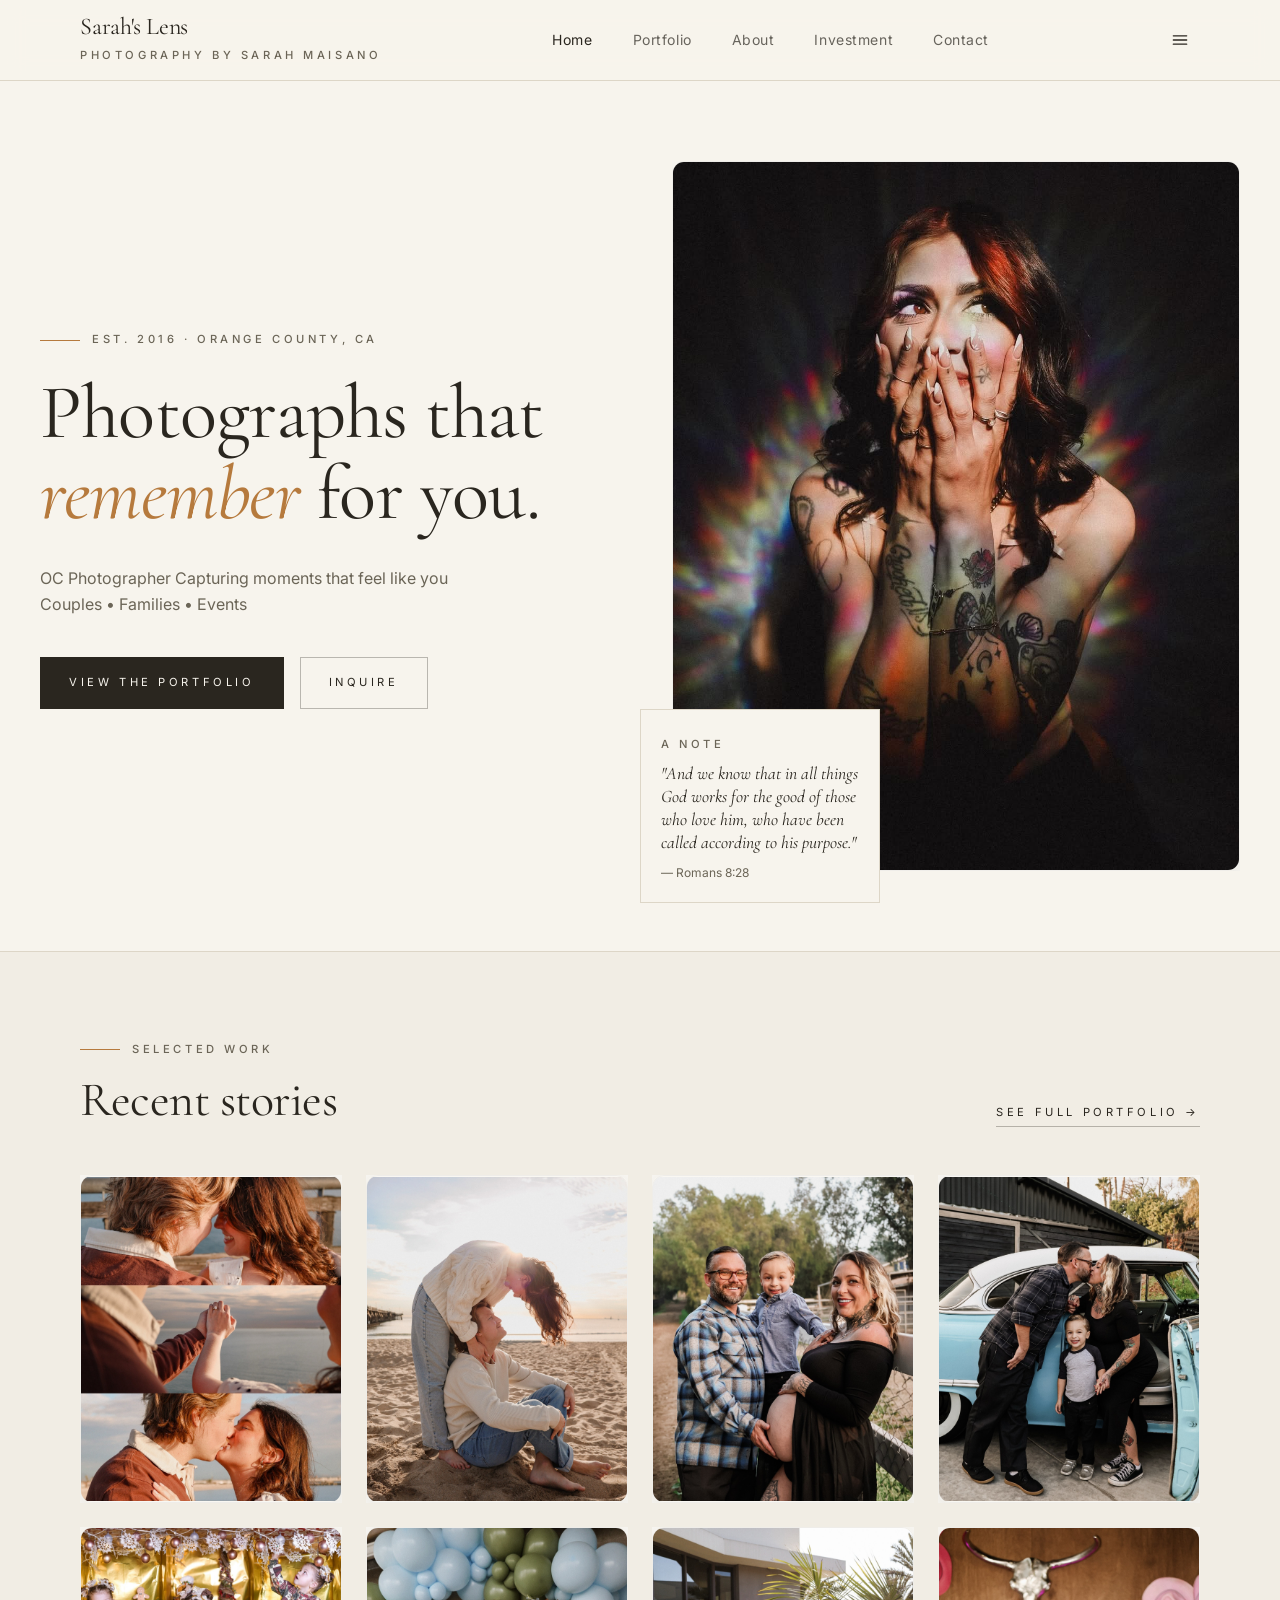
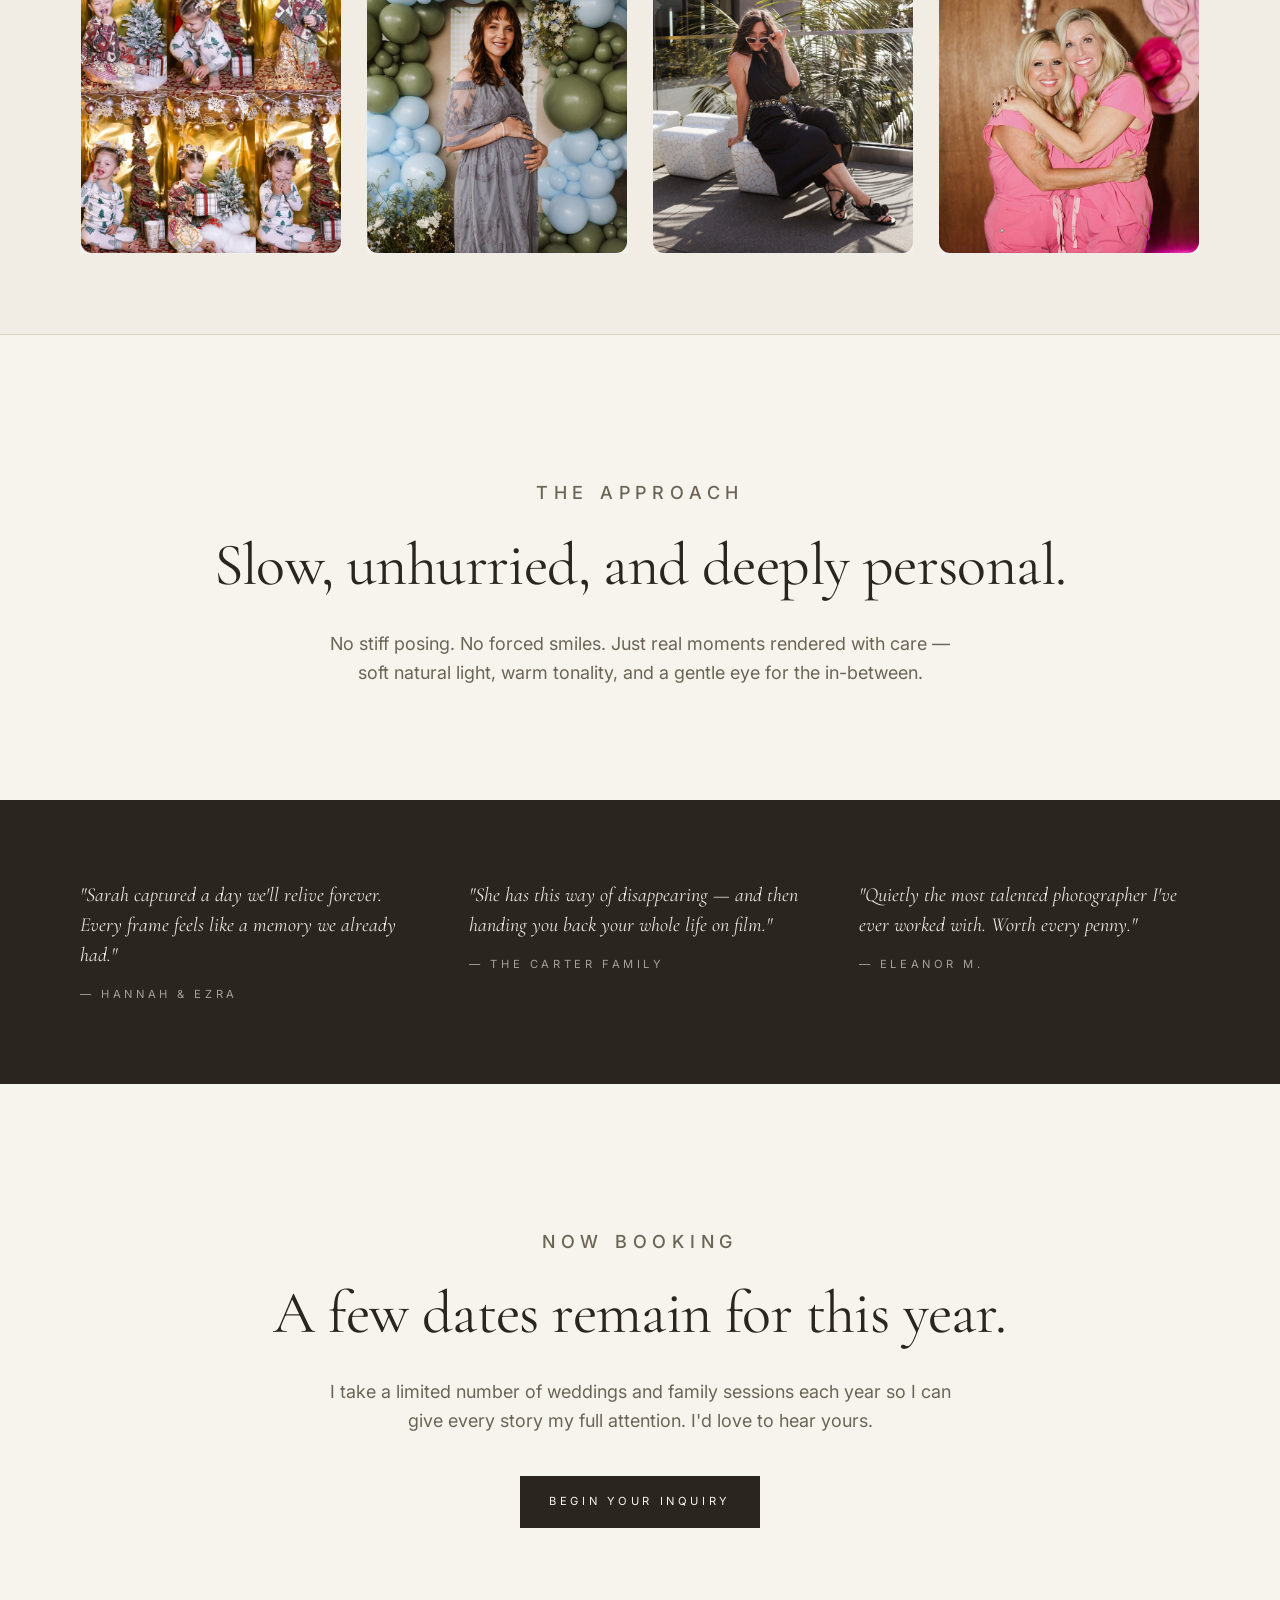
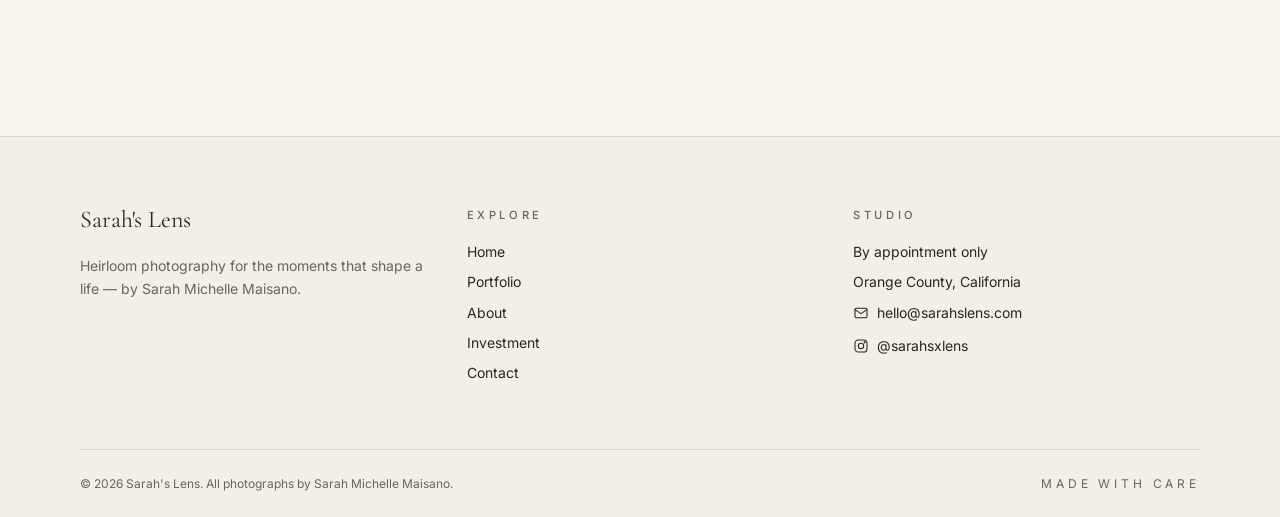
==== index.html @ c3d96ca9 "Add files via upload" ====
<!DOCTYPE html>
<html lang="en">
<head>
  <meta charset="utf-8">
  <meta name="viewport" content="width=device-width, initial-scale=1">
  <title>Sarah's Lens — Heirloom Photography by Sarah Michelle Maisano</title>
  <meta name="description" content="Quiet, timeless photography of weddings, families, and portraits — made by hand by Sarah Michelle Maisano in Orange County, California.">
  <meta name="author" content="Sarah Michelle Maisano">
  <meta property="og:title" content="Sarah's Lens — Heirloom Photography by Sarah Michelle Maisano">
  <meta property="og:description" content="Quiet, timeless photography of weddings, families, and portraits — made by hand by Sarah Michelle Maisano in Orange County, California.">
  <meta property="og:type" content="website">
  <meta name="twitter:card" content="summary_large_image">
  <meta property="og:image" content="assets/hero-portrait.jpg"><meta name="twitter:image" content="assets/hero-portrait.jpg">
  <link rel="preconnect" href="https://fonts.googleapis.com">
  <link rel="preconnect" href="https://fonts.gstatic.com" crossorigin>
  <link rel="stylesheet" href="https://fonts.googleapis.com/css2?family=Cormorant+Garamond:ital,wght@0,400;0,500;0,600;1,400&family=Inter:wght@300;400;500;600&display=swap">
  <link rel="stylesheet" href="css/styles.css">
</head>
<body>
<header class="site-header">
  <div class="container inner">
    <a href="index.html" class="brand">
      <span class="name">Sarah's Lens</span>
      <span class="eyebrow sub">Photography by Sarah Maisano</span>
    </a>
    <nav class="nav-desktop" data-nav>
      <a href="index.html">Home</a>
      <a href="portfolio.html">Portfolio</a>
      <a href="about.html">About</a>
      <a href="services.html">Investment</a>
      <a href="contact.html">Contact</a>
    </nav>
    <button class="nav-toggle" data-nav-toggle aria-label="Toggle menu" aria-expanded="false">
      <svg class="icon-menu" width="20" height="20" viewBox="0 0 24 24" fill="none" stroke="currentColor" stroke-width="1.6" stroke-linecap="round"><path d="M4 7h16M4 12h16M4 17h16"/></svg><svg class="icon-close" style="display:none" width="20" height="20" viewBox="0 0 24 24" fill="none" stroke="currentColor" stroke-width="1.6" stroke-linecap="round"><path d="M6 6l12 12M18 6l-6.001 6L6 18"/></svg>
    </button>
  </div>
  <nav class="nav-mobile" data-nav-mobile>
    <a href="index.html">Home</a>
      <a href="portfolio.html">Portfolio</a>
      <a href="about.html">About</a>
      <a href="services.html">Investment</a>
      <a href="contact.html">Contact</a>
  </nav>
</header>
<main>

<section class="hero container">
  <div class="grid">
    <div>
      <p class="eyebrow"><span class="hairline"></span>Est. 2016 · Orange County, CA</p>
      <h1>Photographs that <em>remember</em> for you.</h1>
      <p class="lead">OC Photographer
        Capturing moments that feel like you 
        Couples • Families • Events
      </p>
      <div class="ctas">
        <a class="btn btn-primary" href="portfolio.html">View the portfolio</a>
        <a class="btn btn-outline" href="contact.html">Inquire</a>
      </div>
    </div>
    <div class="hero-image-wrap">
      <div class="img-frame">
        <img src="assets/hero-portrait.jpg" alt="Sarah Michelle Maisano with her camera" width="1280" height="1600">
      </div>
      <div class="hero-quote">
        <p class="eyebrow">A note</p>
        <p class="q">"And we know that in all things God works for the good of those who love him, who have been called according to his purpose."</p>
        <p class="a">— Romans 8:28</p>
      </div>
    </div>
  </div>
</section>

<section class="band band-muted">
  <div class="container">
    <div class="section-head">
      <div>
        <p class="eyebrow"><span class="hairline"></span>Selected work</p>
        <h2>Recent stories</h2>
      </div>
      <a class="link-arrow" href="portfolio.html">See full portfolio →</a>
    </div>
    <div class="feat-grid">
      
      <a class="feat-card" href="portfolio.html">
        <div class="photo"><img loading="lazy" src="assets/Portfoliopics/imgi_10_610880900_17979300410953386_1680396384912513976_n.jpg" alt="Photography" width="1080" height="1346"></div>
      </a>
      <a class="feat-card" href="portfolio.html">
        <div class="photo"><img loading="lazy" src="assets/Portfoliopics/imgi_11_590411081_17978962904953386_8413933051129318417_n.jpg" alt="Photography" width="1080" height="1346"></div>
      </a>
      <a class="feat-card" href="portfolio.html">
        <div class="photo"><img loading="lazy" src="assets/Portfoliopics/imgi_12_587804950_17977281929953386_5601778169363350403_n.jpg" alt="Photography" width="1080" height="1346"></div>
      </a>
      <a class="feat-card" href="portfolio.html">
        <div class="photo"><img loading="lazy" src="assets/Portfoliopics/imgi_13_599118221_17977178729953386_6054539085253142539_n.jpg" alt="Photography" width="1080" height="1346"></div>
      </a>
      <a class="feat-card" href="portfolio.html">
        <div class="photo"><img loading="lazy" src="assets/Portfoliopics/imgi_14_598643316_17976732224953386_4786313533869619160_n.jpg" alt="Photography" width="1080" height="1346"></div>
      </a>
      <a class="feat-card" href="portfolio.html">
        <div class="photo"><img loading="lazy" src="assets/Portfoliopics/imgi_15_582828493_17974050737953386_5858963616038145806_n.jpg" alt="Photography" width="1080" height="1346"></div>
      </a>
      <a class="feat-card" href="portfolio.html">
        <div class="photo"><img loading="lazy" src="assets/Portfoliopics/imgi_21_503990969_17956308800953386_1054447358836954452_n.jpg" alt="Photography" width="1080" height="1346"></div>
      </a>
      <a class="feat-card" href="portfolio.html">
        <div class="photo"><img loading="lazy" src="assets/Portfoliopics/imgi_17_572135627_17972330993953386_8668647474862433133_n.jpg" alt="Photography" width="1080" height="1346"></div>
      </a>
    </div>
  </div>
</section>

<section class="center-text">
  <p class="eyebrow">The approach</p>
  <h2>Slow, unhurried, and deeply personal.</h2>
  <p>No stiff posing. No forced smiles. Just real moments rendered with care — soft natural light, warm tonality, and a gentle eye for the in-between.</p>
</section>

<section class="band band-dark">
  <div class="container">
    <div class="testimonials">
      <blockquote><p class="q">"Sarah captured a day we'll relive forever. Every frame feels like a memory we already had."</p><footer>— Hannah & Ezra</footer></blockquote><blockquote><p class="q">"She has this way of disappearing — and then handing you back your whole life on film."</p><footer>— The Carter Family</footer></blockquote><blockquote><p class="q">"Quietly the most talented photographer I've ever worked with. Worth every penny."</p><footer>— Eleanor M.</footer></blockquote>
    </div>
  </div>
</section>

<section class="center-text">
  <p class="eyebrow">Now booking</p>
  <h2>A few dates remain for this year.</h2>
  <p>I take a limited number of weddings and family sessions each year so I can give every story my full attention. I'd love to hear yours.</p>
  <p style="margin-top:2.5rem"><a class="btn btn-primary" href="contact.html">Begin your inquiry</a></p>
</section>
</main>
<footer class="site-footer">
  <div class="container">
    <div class="footer-grid">
      <div>
        <div class="name">Sarah's Lens</div>
        <p class="tag">Heirloom photography for the moments that shape a life — by Sarah Michelle Maisano.</p>
      </div>
      <div>
        <div class="eyebrow col-title">Explore</div>
        <ul>
        <li><a href="index.html">Home</a></li>
        <li><a href="portfolio.html">Portfolio</a></li>
        <li><a href="about.html">About</a></li>
        <li><a href="services.html">Investment</a></li>
        <li><a href="contact.html">Contact</a></li>
        </ul>
      </div>
      <div>
        <div class="eyebrow col-title">Studio</div>
        <ul>
          <li>By appointment only</li>
          <li>Orange County, California</li>
          <li><a class="icon-row" href="mailto:hello@sarahslens.com"><svg class="ico" viewBox="0 0 24 24" fill="none" stroke="currentColor" stroke-width="1.6" stroke-linecap="round" stroke-linejoin="round"><rect x="3" y="5" width="18" height="14" rx="2"/><path d="m3 7 9 6 9-6"/></svg><span>hello@sarahslens.com</span></a></li>
          <li><a class="icon-row" href="https://www.instagram.com/sarahsxlens/" target="_blank" rel="noopener"><svg class="ico" viewBox="0 0 24 24" fill="none" stroke="currentColor" stroke-width="1.6" stroke-linecap="round" stroke-linejoin="round"><rect x="3" y="3" width="18" height="18" rx="5"/><circle cx="12" cy="12" r="4"/><circle cx="17.5" cy="6.5" r="0.8" fill="currentColor"/></svg><span>@sarahsxlens</span></a></li>
        </ul>
      </div>
    </div>
    <div class="legal">
      <div>© <span data-year></span> Sarah's Lens. All photographs by Sarah Michelle Maisano.</div>
      <div class="small">Made with care</div>
    </div>
  </div>
</footer>
<script src="js/main.js"></script>
</body>
</html>
---- css/styles.css ----
/* ============================================
   Sarah's Lens — Editorial photography stylesheet
   ============================================ */
:root {
  --background: #f7f4ed;
  --foreground: #2a261f;
  --muted: #ece7dc;
  --muted-foreground: #6b6557;
  --border: #ddd6c7;
  --card: #fbf9f3;
  --accent: #b67a3d;
  --accent-foreground: #ffffff;
  --primary: #2a261f;
  --primary-foreground: #f7f4ed;
  --font-serif: "Cormorant Garamond", Georgia, serif;
  --font-sans: "Inter", system-ui, -apple-system, sans-serif;
  --tracking-wider: 0.32em;
  --max-w: 1200px;
}

* { box-sizing: border-box; margin: 0; padding: 0; }
html { scroll-behavior: smooth; -webkit-text-size-adjust: 100%; }
body {
  font-family: var(--font-sans);
  background: var(--background);
  color: var(--foreground);
  line-height: 1.6;
  font-weight: 400;
  -webkit-font-smoothing: antialiased;
}
img { max-width: 100%; display: block; }
a { color: inherit; text-decoration: none; transition: color .25s ease; }
a:hover { color: var(--accent); }
button { font: inherit; cursor: pointer; border: 0; background: none; color: inherit; }

h1, h2, h3, h4 { font-family: var(--font-serif); font-weight: 400; letter-spacing: -0.01em; line-height: 1.1; }
em { color: var(--accent); font-style: italic; }

.container { max-width: var(--max-w); margin: 0 auto; padding: 0 1.5rem; }
@media (min-width: 1024px) { .container { padding: 0 2.5rem; } }

.eyebrow {
  text-transform: uppercase;
  letter-spacing: var(--tracking-wider);
  font-size: 0.7rem;
  font-weight: 500;
  color: var(--muted-foreground);
  display: inline-flex;
  align-items: center;
}
.hairline {
  display: inline-block;
  width: 2.5rem;
  height: 1px;
  background: var(--accent);
  margin-right: 0.75rem;
  vertical-align: middle;
}
.hairline.right { margin-right: 0; margin-left: 0.75rem; }

/* Buttons */
.btn {
  display: inline-flex;
  align-items: center;
  justify-content: center;
  padding: 1rem 1.75rem;
  font-size: 0.7rem;
  text-transform: uppercase;
  letter-spacing: var(--tracking-wider);
  border: 1px solid transparent;
  transition: background-color .25s ease, color .25s ease, border-color .25s ease;
}
.btn-primary { background: var(--foreground); color: var(--background); }
.btn-primary:hover { background: var(--accent); color: #fff; }
.btn-outline { border-color: rgba(42, 38, 31, 0.3); color: var(--foreground); }
.btn-outline:hover { border-color: var(--foreground); color: var(--foreground); }

/* Header */
.site-header {
  position: sticky; top: 0; z-index: 40;
  background: rgba(247, 244, 237, 0.85);
  backdrop-filter: saturate(180%) blur(12px);
  -webkit-backdrop-filter: saturate(180%) blur(12px);
  border-bottom: 1px solid var(--border);
}
.site-header .inner {
  display: flex; align-items: center; justify-content: space-between;
  height: 5rem;
}
.brand .name { font-family: var(--font-serif); font-size: 1.5rem; line-height: 1; letter-spacing: -0.01em; }
.brand .sub { display: block; margin-top: 0.35rem; }
.nav-desktop { display: none; gap: 2.5rem; align-items: center; }
.nav-desktop a {
  font-size: 0.875rem; letter-spacing: 0.04em;
  color: rgba(42, 38, 31, 0.7);
}
.nav-desktop a:hover, .nav-desktop a.active { color: var(--foreground); }
@media (min-width: 768px) { .nav-desktop { display: flex; } .nav-toggle { display: none; } }

.nav-toggle {
  width: 2.5rem; height: 2.5rem; display: inline-flex; align-items: center; justify-content: center;
}
.nav-mobile {
  display: none;
  border-top: 1px solid var(--border);
  background: var(--background);
}
.nav-mobile.open { display: block; }
.nav-mobile a {
  display: block; padding: 0.85rem 1.5rem; font-size: 1rem;
  color: rgba(42, 38, 31, 0.85);
  border-bottom: 1px solid var(--border);
}
.nav-mobile a:last-child { border-bottom: 0; }

/* Hero */
.hero { padding: 3rem 0 5rem; }
.hero .grid {
  display: grid; gap: 2.5rem; align-items: center;
}
@media (min-width: 1024px) {
  .hero { padding: 5rem 0; }
  .hero .grid { grid-template-columns: 1fr 1fr; gap: 4rem; }
}
.hero h1 {
  font-size: clamp(3rem, 6vw, 5rem);
  margin-top: 1.5rem;
  line-height: 1.05;
}
.hero p.lead {
  margin-top: 2rem; max-width: 28rem;
  color: var(--muted-foreground); font-size: 1rem;
}
.hero .ctas { margin-top: 2.5rem; display: flex; gap: 1rem; flex-wrap: wrap; }
.hero-image-wrap { position: relative; }
.hero-image-wrap .img-frame {
  position: relative; aspect-ratio: 4 / 5; overflow: hidden;
  background: #f9f7f2;
  display: flex;
  align-items: center;
  justify-content: center;
}
.hero-image-wrap img { width: 100%; height: 100%; object-fit: contain; border-radius: 12px; box-shadow: 0 4px 20px rgba(0, 0, 0, 0.08); border: 1px solid rgba(0, 0, 0, 0.04); }
.hero-quote {
  display: none; position: absolute; bottom: -2rem; left: -2rem;
  background: var(--background); border: 1px solid var(--border);
  padding: 1.25rem; max-width: 15rem;
}
.hero-quote .q { font-family: var(--font-serif); font-style: italic; font-size: 1.1rem; line-height: 1.3; margin-top: 0.5rem; }
.hero-quote .a { font-size: 0.75rem; color: var(--muted-foreground); margin-top: 0.5rem; }
@media (min-width: 1024px) { .hero-quote { display: block; } }

/* Sections */
section.band { padding: 5rem 0; }
.band-muted { background: rgba(236, 231, 220, 0.5); border-top: 1px solid var(--border); border-bottom: 1px solid var(--border); }
.band-dark { background: var(--foreground); color: var(--background); }
.band-dark .eyebrow { color: rgba(247, 244, 237, 0.6); }

.section-head {
  display: flex; align-items: flex-end; justify-content: space-between;
  gap: 1.5rem; flex-wrap: wrap; margin-bottom: 3rem;
}
.section-head h2 { font-size: clamp(2.25rem, 4vw, 3rem); margin-top: 1rem; }
.link-arrow { font-size: 0.7rem; text-transform: uppercase; letter-spacing: var(--tracking-wider); border-bottom: 1px solid rgba(42,38,31,0.3); padding-bottom: 0.25rem; }
.link-arrow:hover { color: var(--accent); border-color: var(--accent); }

/* Featured grid (4 cols) */
.feat-grid {
  display: grid; gap: 1rem;
  grid-template-columns: 1fr;
}
@media (min-width: 640px) { .feat-grid { grid-template-columns: 1fr 1fr; } }
@media (min-width: 1024px) { .feat-grid { grid-template-columns: repeat(4, 1fr); gap: 1.5rem; } }

.feat-card { display: block; }
.feat-card .photo {
  position: relative; aspect-ratio: 4 / 5; overflow: hidden;
  background: #f9f7f2;
  display: flex;
  align-items: center;
  justify-content: center;
}
.feat-card .photo img {
  width: 100%; height: 100%; object-fit: contain;
  transition: transform .7s ease;
  border-radius: 12px;
  box-shadow: 0 4px 20px rgba(0, 0, 0, 0.08);
  border: 1px solid rgba(0, 0, 0, 0.04);
}
.feat-card:hover .photo img { transform: scale(1.04); }
.feat-card .meta {
  margin-top: 1rem; display: flex; justify-content: space-between; align-items: center;
  font-size: 0.75rem;
}
.feat-card .cat { text-transform: uppercase; letter-spacing: 0.25em; color: var(--muted-foreground); }
.feat-card .cap { font-family: var(--font-serif); font-style: italic; font-size: 0.95rem; }

/* Approach centered */
.center-text { text-align: center; max-width: 60rem; margin: 0 auto; padding: 7rem 1.5rem; }
.center-text h2 { font-size: clamp(2.25rem, 5vw, 3.75rem); margin-top: 1.5rem; line-height: 1.1; }
.center-text p { margin-top: 2rem; font-size: 1.125rem; color: var(--muted-foreground); max-width: 40rem; margin-left: auto; margin-right: auto; }

/* Testimonials */
.testimonials { display: grid; gap: 3rem; }
@media (min-width: 768px) { .testimonials { grid-template-columns: repeat(3, 1fr); } }
.testimonials blockquote .q {
  font-family: var(--font-serif); font-style: italic; font-size: 1.25rem; line-height: 1.5;
  color: rgba(247, 244, 237, 0.92);
}
.testimonials blockquote footer {
  margin-top: 1rem; font-size: 0.7rem; text-transform: uppercase; letter-spacing: var(--tracking-wider);
  color: rgba(247, 244, 237, 0.6);
}

/* Portfolio grid (mosaic) */
.portfolio-grid {
  display: grid; gap: 1rem;
  grid-template-columns: 1fr;
}
@media (min-width: 1024px) {
  .portfolio-grid { grid-template-columns: repeat(12, 1fr); gap: 1.5rem; }
  .pg-7 { grid-column: span 7; } .pg-5 { grid-column: span 5; }
  .pg-6 { grid-column: span 6; }
  .pg-row-2 { grid-row: span 2; }
}
.portfolio-card { position: relative; overflow: hidden; display: flex; align-items: center; justify-content: center; background: #f9f7f2; aspect-ratio: 4/5; }
.portfolio-card img { width: 100%; height: 100%; object-fit: cover; transition: transform .7s ease; border-radius: 12px; box-shadow: 0 4px 20px rgba(0, 0, 0, 0.08); border: 1px solid rgba(0, 0, 0, 0.04); }
.portfolio-card:hover img { transform: scale(1.04); }
.portfolio-card figcaption {
  position: absolute; left: 0; right: 0; bottom: 0; padding: 1.25rem;
  display: flex; align-items: flex-end; justify-content: space-between;
  background: linear-gradient(to top, rgba(0,0,0,0.7), transparent);
  color: #fff;
}
.portfolio-card .pc-cat { font-size: 0.65rem; text-transform: uppercase; letter-spacing: var(--tracking-wider); opacity: 0.85; }
.portfolio-card .pc-title { font-family: var(--font-serif); font-size: 1.5rem; margin-top: 0.25rem; }
.portfolio-card .pc-loc { font-size: 0.75rem; font-style: italic; opacity: 0.85; }
@media (max-width: 640px) { .portfolio-card .pc-loc { display: none; } }

/* About */
.about-grid { display: grid; gap: 3rem; align-items: flex-start; }
@media (min-width: 1024px) { .about-grid { grid-template-columns: 5fr 7fr; gap: 5rem; } }
.about-image { aspect-ratio: 4/5; overflow: hidden; background: #f9f7f2; display: flex; align-items: center; justify-content: center; }
.about-image img { width: 100%; height: 100%; object-fit: contain; border-radius: 12px; box-shadow: 0 4px 20px rgba(0, 0, 0, 0.08); border: 1px solid rgba(0, 0, 0, 0.04); }
.about-text h1 { font-size: clamp(2.5rem, 5vw, 4rem); margin-top: 1.5rem; line-height: 1.05; }
.about-text .body p { margin-top: 1.25rem; color: rgba(42, 38, 31, 0.85); }

.stats { display: grid; gap: 2.5rem; }
@media (min-width: 768px) { .stats { grid-template-columns: repeat(3, 1fr); } }
.stat .num { font-family: var(--font-serif); font-size: 4rem; color: var(--accent); }
.stat .lbl { margin-top: 0.5rem; }

.beliefs { list-style: none; display: grid; gap: 2rem; text-align: left; margin-top: 2.5rem; }
@media (min-width: 640px) { .beliefs { grid-template-columns: 1fr 1fr; column-gap: 3rem; } }
.beliefs li { display: flex; gap: 1rem; }
.beliefs .star { font-family: var(--font-serif); color: var(--accent); font-size: 1.5rem; line-height: 1; }
.beliefs .text { font-family: var(--font-serif); font-style: italic; font-size: 1.25rem; line-height: 1.3; }

/* Services */
.collections { display: grid; gap: 1.5rem; }
@media (min-width: 768px) { .collections { grid-template-columns: repeat(3, 1fr); } }
.collection {
  border: 1px solid var(--border); background: var(--card);
  padding: 2rem; display: flex; flex-direction: column;
}
@media (min-width: 1024px) { .collection { padding: 2.5rem; } }
.collection h2 { font-size: 1.875rem; margin-top: 1rem; }
.collection .price { color: var(--accent); font-size: 0.875rem; margin-top: 0.75rem; letter-spacing: 0.04em; }
.collection .blurb { font-size: 0.875rem; margin-top: 1.5rem; color: rgba(42, 38, 31, 0.85); }
.collection ul { list-style: none; margin-top: 2rem; padding-top: 1.5rem; border-top: 1px solid var(--border); display: grid; gap: 0.75rem; font-size: 0.875rem; }
.collection ul li { display: flex; gap: 0.75rem; }
.collection ul li::before { content: "—"; color: var(--accent); }
.collection .cta { margin-top: 2.5rem; align-self: flex-start; font-size: 0.7rem; text-transform: uppercase; letter-spacing: var(--tracking-wider); border-bottom: 1px solid rgba(42,38,31,0.3); padding-bottom: 0.25rem; }
.collection .cta:hover { color: var(--accent); border-color: var(--accent); }

/* Contact */
.contact-grid { display: grid; gap: 3rem; }
@media (min-width: 1024px) { .contact-grid { grid-template-columns: 5fr 7fr; gap: 5rem; } }
.contact-info ul { list-style: none; margin-top: 3rem; display: grid; gap: 1.25rem; font-size: 0.875rem; }
.contact-info li { display: flex; align-items: flex-start; gap: 1rem; }
.contact-info .ico { width: 1rem; height: 1rem; margin-top: 0.25rem; color: var(--accent); flex-shrink: 0; }
.contact-form {
  border: 1px solid var(--border); background: var(--card);
  padding: 2rem; display: grid; gap: 1.5rem;
}
@media (min-width: 1024px) { .contact-form { padding: 3rem; } }
.field-row { display: grid; gap: 1.5rem; }
@media (min-width: 640px) { .field-row { grid-template-columns: 1fr 1fr; } }
.field label { display: block; margin-bottom: 0.5rem; }
.field input, .field textarea {
  width: 100%; background: var(--background);
  border: 1px solid var(--border);
  padding: 0.85rem 1rem;
  font: inherit; font-size: 0.875rem;
  color: inherit;
  transition: border-color .2s ease;
}
.field input:focus, .field textarea:focus { outline: none; border-color: var(--accent); }
.contact-form button[type="submit"] { justify-self: flex-start; }
.form-success { padding: 4rem 1rem; text-align: center; }
.form-success h2 { font-size: 1.875rem; margin-top: 1rem; }
.form-success p { margin-top: 1rem; color: var(--muted-foreground); }

/* Footer */
.site-footer {
  border-top: 1px solid var(--border);
  background: rgba(236, 231, 220, 0.4);
  margin-top: 6rem;
}
.footer-grid { display: grid; gap: 2.5rem; padding: 4rem 0; }
@media (min-width: 768px) { .footer-grid { grid-template-columns: repeat(3, 1fr); } }
.site-footer .name { font-family: var(--font-serif); font-size: 1.5rem; }
.site-footer p.tag { margin-top: 1rem; font-size: 0.875rem; color: var(--muted-foreground); max-width: 22rem; }
.site-footer ul { list-style: none; display: grid; gap: 0.5rem; font-size: 0.875rem; }
.site-footer .col-title { margin-bottom: 1rem; }
.site-footer .icon-row { display: inline-flex; align-items: center; gap: 0.5rem; }
.site-footer .icon-row svg { width: 1rem; height: 1rem; }
.site-footer .legal {
  border-top: 1px solid var(--border);
  display: flex; justify-content: space-between; align-items: center;
  padding: 1.5rem 0; font-size: 0.75rem; color: var(--muted-foreground); gap: 1rem; flex-wrap: wrap;
}
.site-footer .legal .small { text-transform: uppercase; letter-spacing: var(--tracking-wider); }

/* Page header (non-home) */
.page-head { padding: 4rem 0 3rem; }
@media (min-width: 1024px) { .page-head { padding: 6rem 0 3rem; } }
.page-head h1 { font-size: clamp(3rem, 6vw, 4.5rem); margin-top: 1.5rem; max-width: 48rem; line-height: 1.05; }
.page-head p.lead { margin-top: 2rem; max-width: 36rem; color: var(--muted-foreground); }

/* 404 */
.notfound { min-height: 70vh; display: flex; align-items: center; justify-content: center; padding: 0 1rem; }
.notfound .box { text-align: center; max-width: 28rem; }
.notfound h1 { font-size: 4rem; margin-top: 1rem; }
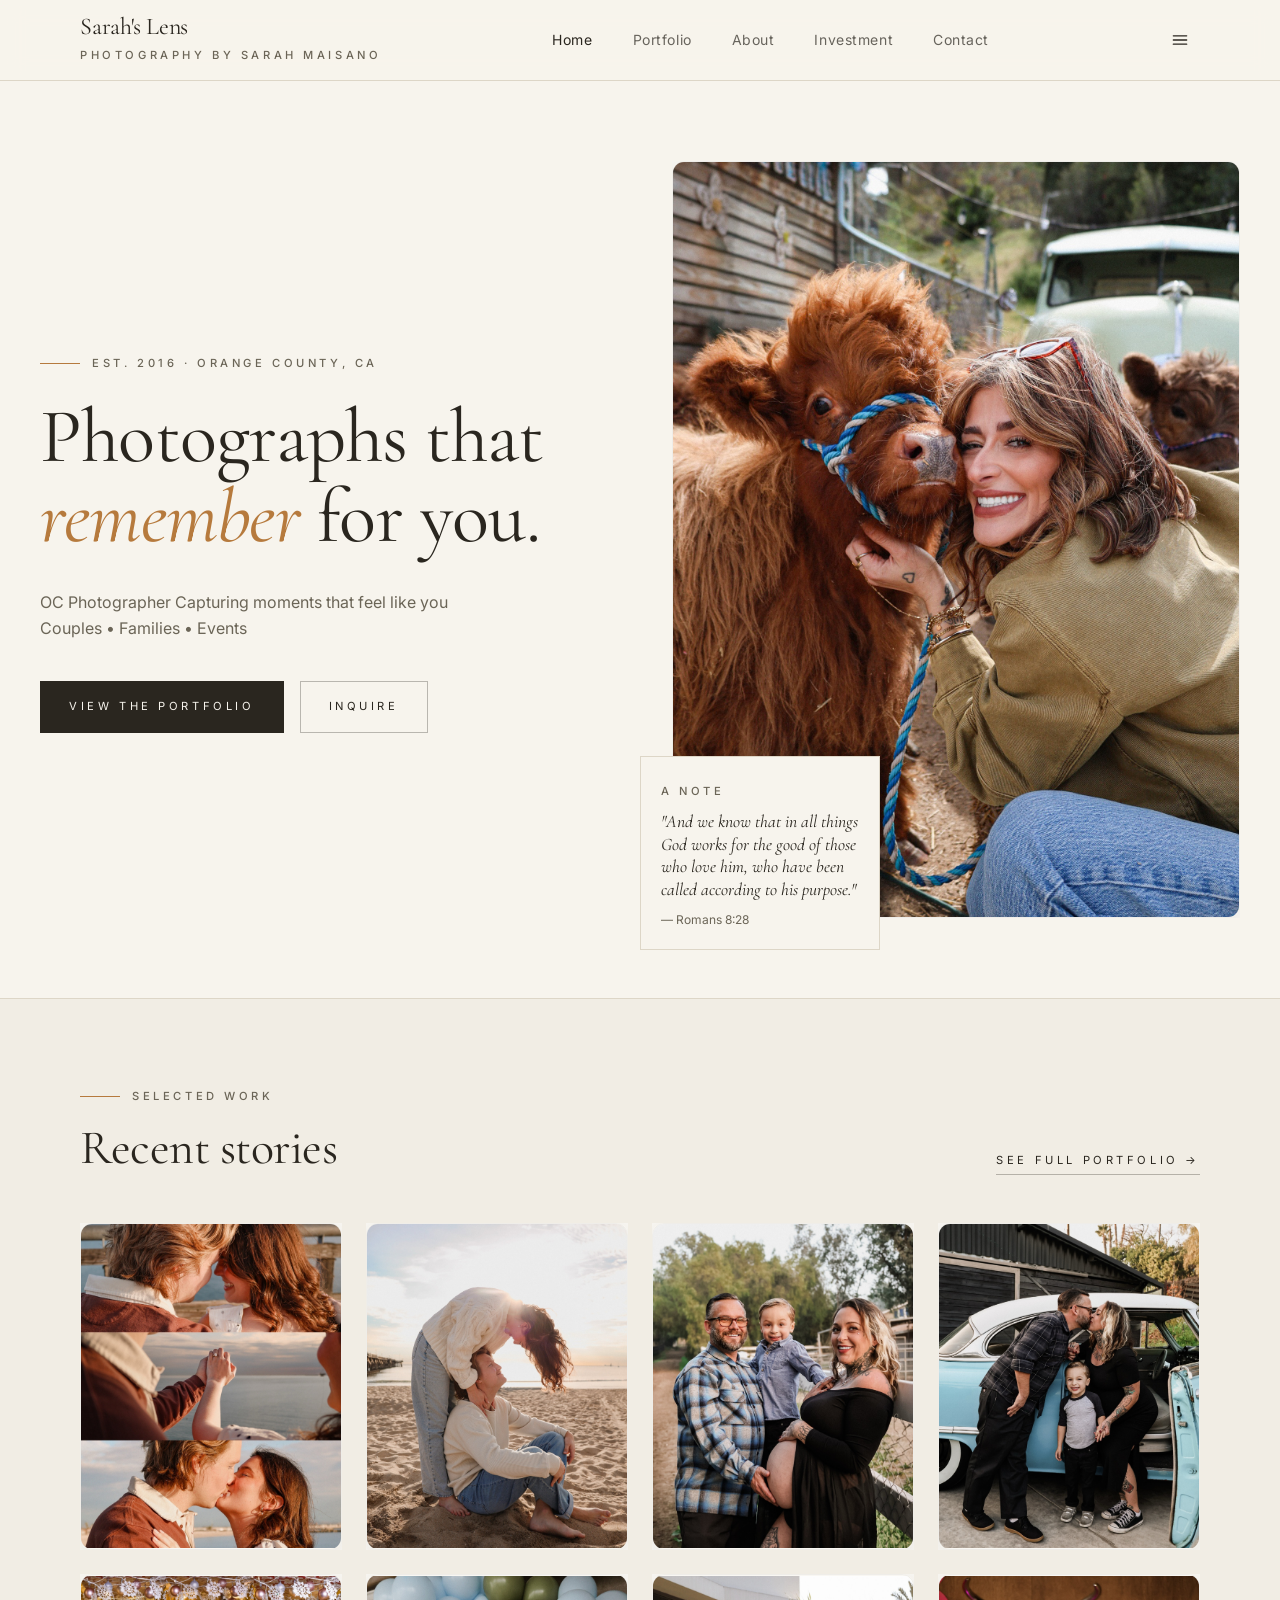
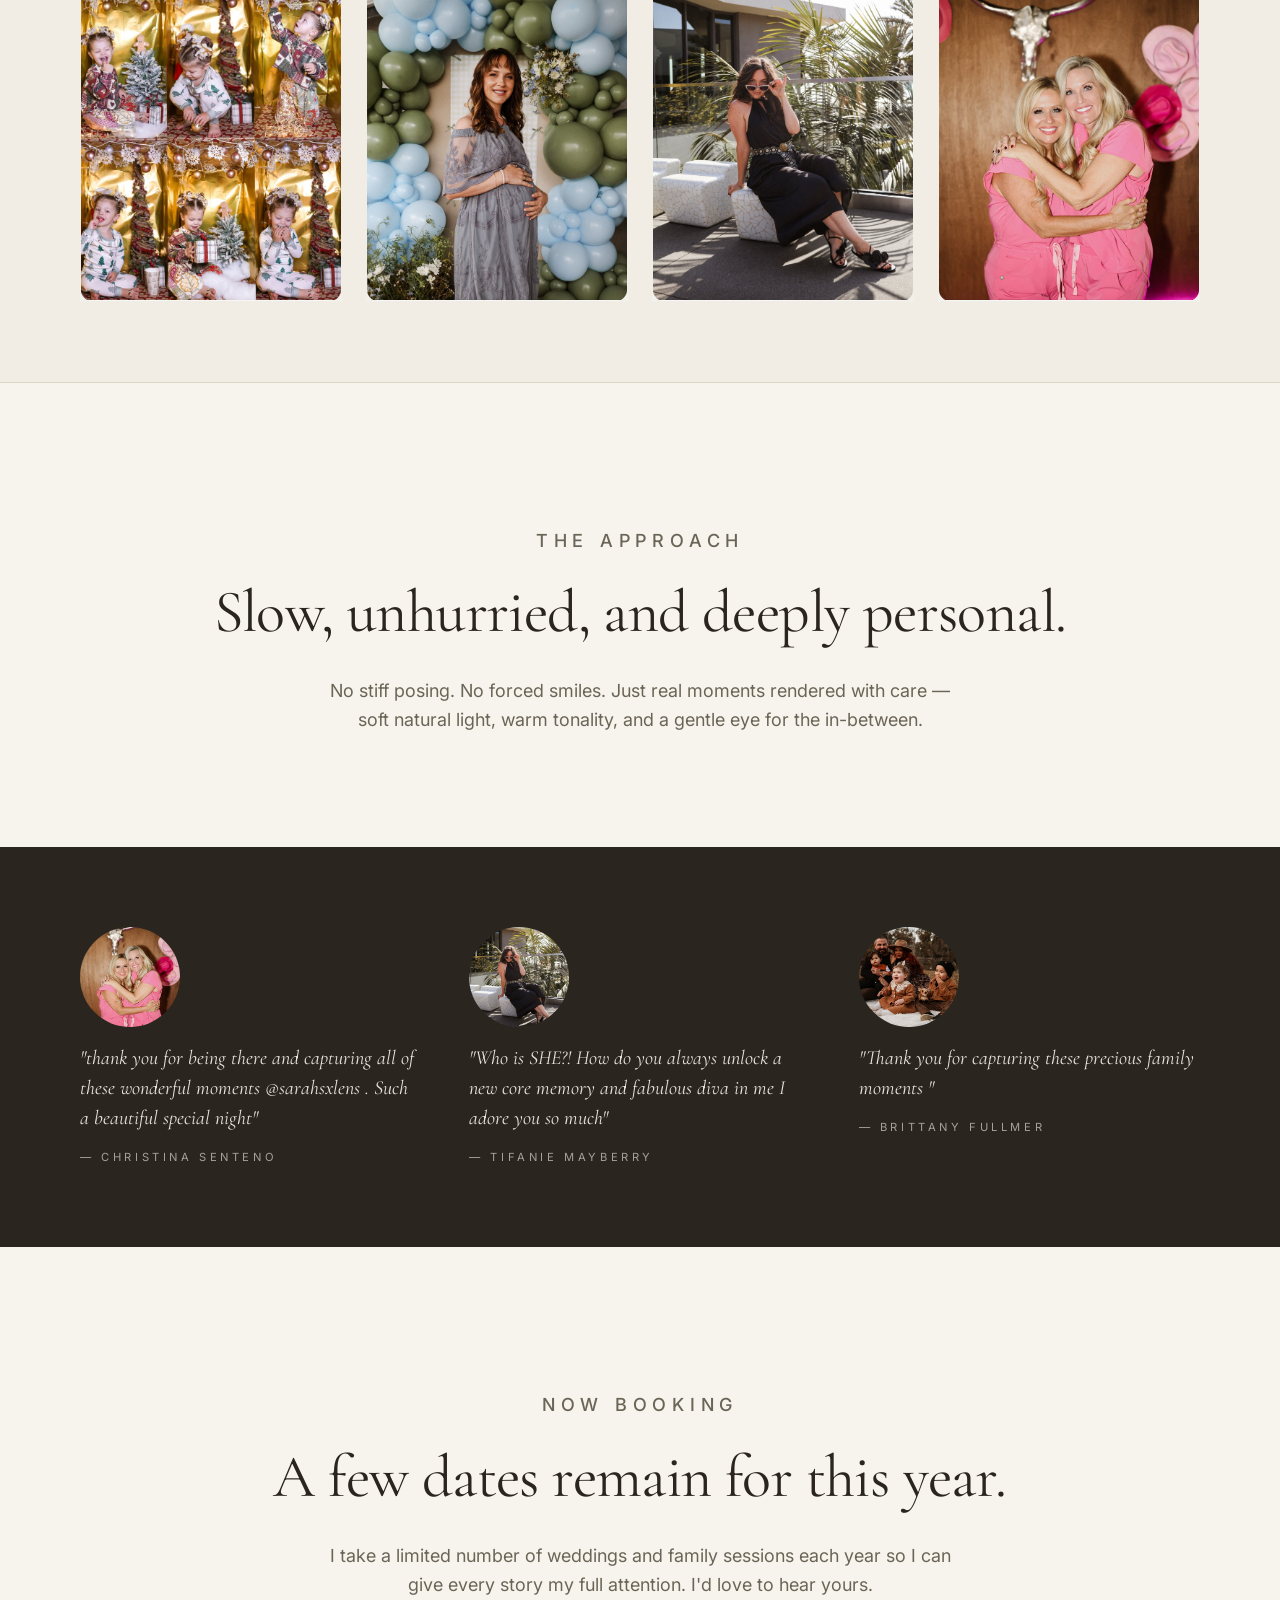
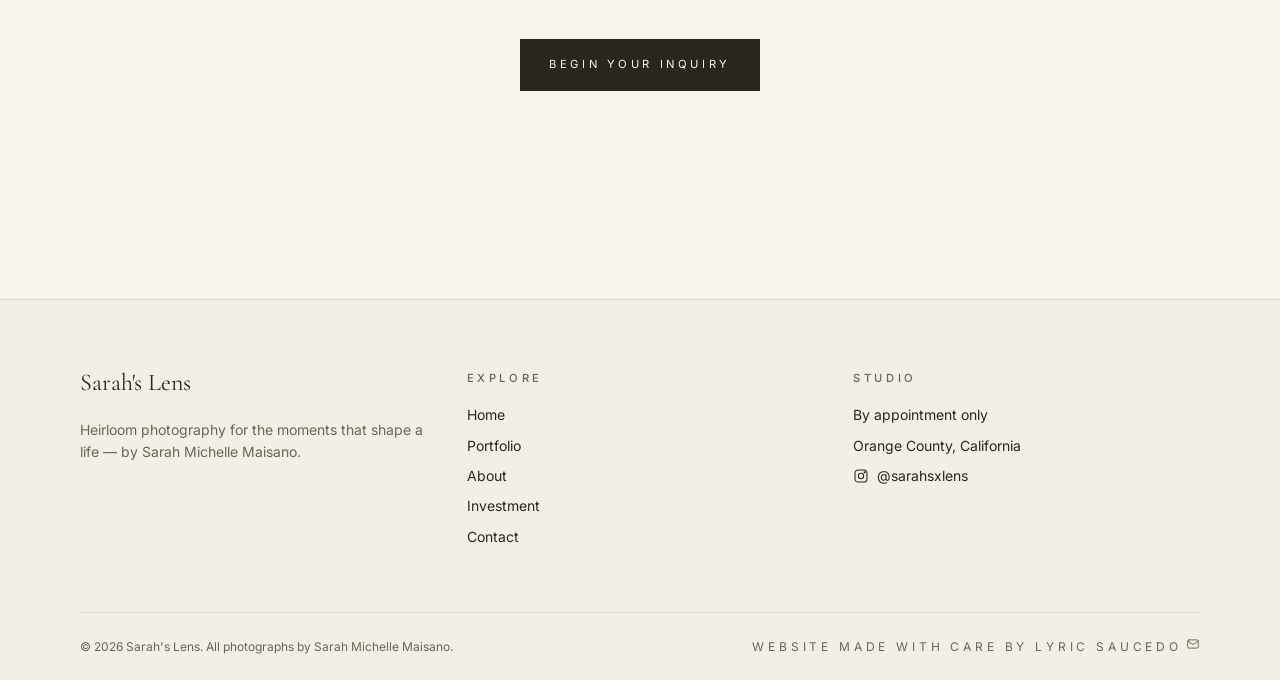
==== commit 98bac7ee: "Add files via upload" ====
--- a/index.html
+++ b/index.html
@@ -119,7 +119,7 @@
 <section class="band band-dark">
   <div class="container">
     <div class="testimonials">
-      <blockquote><p class="q">"Sarah captured a day we'll relive forever. Every frame feels like a memory we already had."</p><footer>— Hannah & Ezra</footer></blockquote><blockquote><p class="q">"She has this way of disappearing — and then handing you back your whole life on film."</p><footer>— The Carter Family</footer></blockquote><blockquote><p class="q">"Quietly the most talented photographer I've ever worked with. Worth every penny."</p><footer>— Eleanor M.</footer></blockquote>
+      <blockquote><img class="testimonial-photo" src="assets/Portfoliopics/imgi_17_572135627_17972330993953386_8668647474862433133_n.jpg" alt="Christina Senteno" style="width:100px;height:100px;border-radius:50%;object-fit:cover;margin-bottom:1rem;"><p class="q">"thank you for being there and capturing all of these wonderful moments @sarahsxlens . Such a beautiful special night"</p><footer>— Christina Senteno</footer></blockquote><blockquote><img class="testimonial-photo" src="assets/Portfoliopics/imgi_21_503990969_17956308800953386_1054447358836954452_n.jpg" alt="Tifanie Mayberry" style="width:100px;height:100px;border-radius:50%;object-fit:cover;margin-bottom:1rem;"><p class="q">"Who is SHE?!  How do you always unlock a new core memory and fabulous diva in me  I adore you so much"</p><footer>— Tifanie Mayberry</footer></blockquote><blockquote><img class="testimonial-photo" src="assets/Portfoliopics/imgi_30_651541696_17964240744042871_4341944341497287210_n.jpg" alt="Brittany Fullmer" style="width:100px;height:100px;border-radius:50%;object-fit:cover;margin-bottom:1rem;"><p class="q">"Thank you for capturing these precious family moments "</p><footer>— Brittany Fullmer</footer></blockquote>
     </div>
   </div>
 </section>
@@ -153,14 +153,13 @@
         <ul>
           <li>By appointment only</li>
           <li>Orange County, California</li>
-          <li><a class="icon-row" href="mailto:hello@sarahslens.com"><svg class="ico" viewBox="0 0 24 24" fill="none" stroke="currentColor" stroke-width="1.6" stroke-linecap="round" stroke-linejoin="round"><rect x="3" y="5" width="18" height="14" rx="2"/><path d="m3 7 9 6 9-6"/></svg><span>hello@sarahslens.com</span></a></li>
           <li><a class="icon-row" href="https://www.instagram.com/sarahsxlens/" target="_blank" rel="noopener"><svg class="ico" viewBox="0 0 24 24" fill="none" stroke="currentColor" stroke-width="1.6" stroke-linecap="round" stroke-linejoin="round"><rect x="3" y="3" width="18" height="18" rx="5"/><circle cx="12" cy="12" r="4"/><circle cx="17.5" cy="6.5" r="0.8" fill="currentColor"/></svg><span>@sarahsxlens</span></a></li>
         </ul>
       </div>
     </div>
     <div class="legal">
       <div>© <span data-year></span> Sarah's Lens. All photographs by Sarah Michelle Maisano.</div>
-      <div class="small">Made with care</div>
+      <div class="small">Website made with care by <a href="mailto:lyricsaucedo.dev@gmail.com" style="display: inline-flex; align-items: baseline; gap: 0.25rem;">Lyric Saucedo<svg class="ico" viewBox="0 0 24 24" fill="none" stroke="currentColor" stroke-width="1.6" stroke-linecap="round" stroke-linejoin="round" style="width: 0.875rem; height: 0.875rem; margin-bottom: 0.125rem;"><rect x="3" y="5" width="18" height="14" rx="2"/><path d="m3 7 9 6 9-6"/></svg></a></div>
     </div>
   </div>
 </footer>
--- a/css/styles.css
+++ b/css/styles.css
@@ -29,6 +29,40 @@
   -webkit-font-smoothing: antialiased;
 }
 img { max-width: 100%; display: block; }
+
+/* Photo hover expansion effect */
+.testimonial-photo {
+  cursor: pointer;
+  transition: transform 0.3s ease, box-shadow 0.3s ease;
+}
+
+.testimonial-photo:hover {
+  transform: scale(1.1);
+  box-shadow: 0 10px 30px rgba(0,0,0,0.3);
+}
+
+.page-blur-overlay {
+  position: fixed;
+  top: 0;
+  left: 0;
+  width: 100%;
+  height: 100%;
+  background: rgba(0,0,0,0.8);
+  backdrop-filter: blur(10px);
+  z-index: 1000;
+  display: none;
+  justify-content: center;
+  align-items: center;
+  cursor: pointer;
+}
+
+.expanded-photo {
+  max-width: 90vw;
+  max-height: 90vh;
+  object-fit: contain;
+  border-radius: 8px;
+  box-shadow: 0 20px 60px rgba(0,0,0,0.5);
+}
 a { color: inherit; text-decoration: none; transition: color .25s ease; }
 a:hover { color: var(--accent); }
 button { font: inherit; cursor: pointer; border: 0; background: none; color: inherit; }
@@ -134,7 +168,7 @@
 .hero .ctas { margin-top: 2.5rem; display: flex; gap: 1rem; flex-wrap: wrap; }
 .hero-image-wrap { position: relative; }
 .hero-image-wrap .img-frame {
-  position: relative; aspect-ratio: 4 / 5; overflow: hidden;
+  position: relative; aspect-ratio: 3 / 4; overflow: hidden;
   background: #f9f7f2;
   display: flex;
   align-items: center;
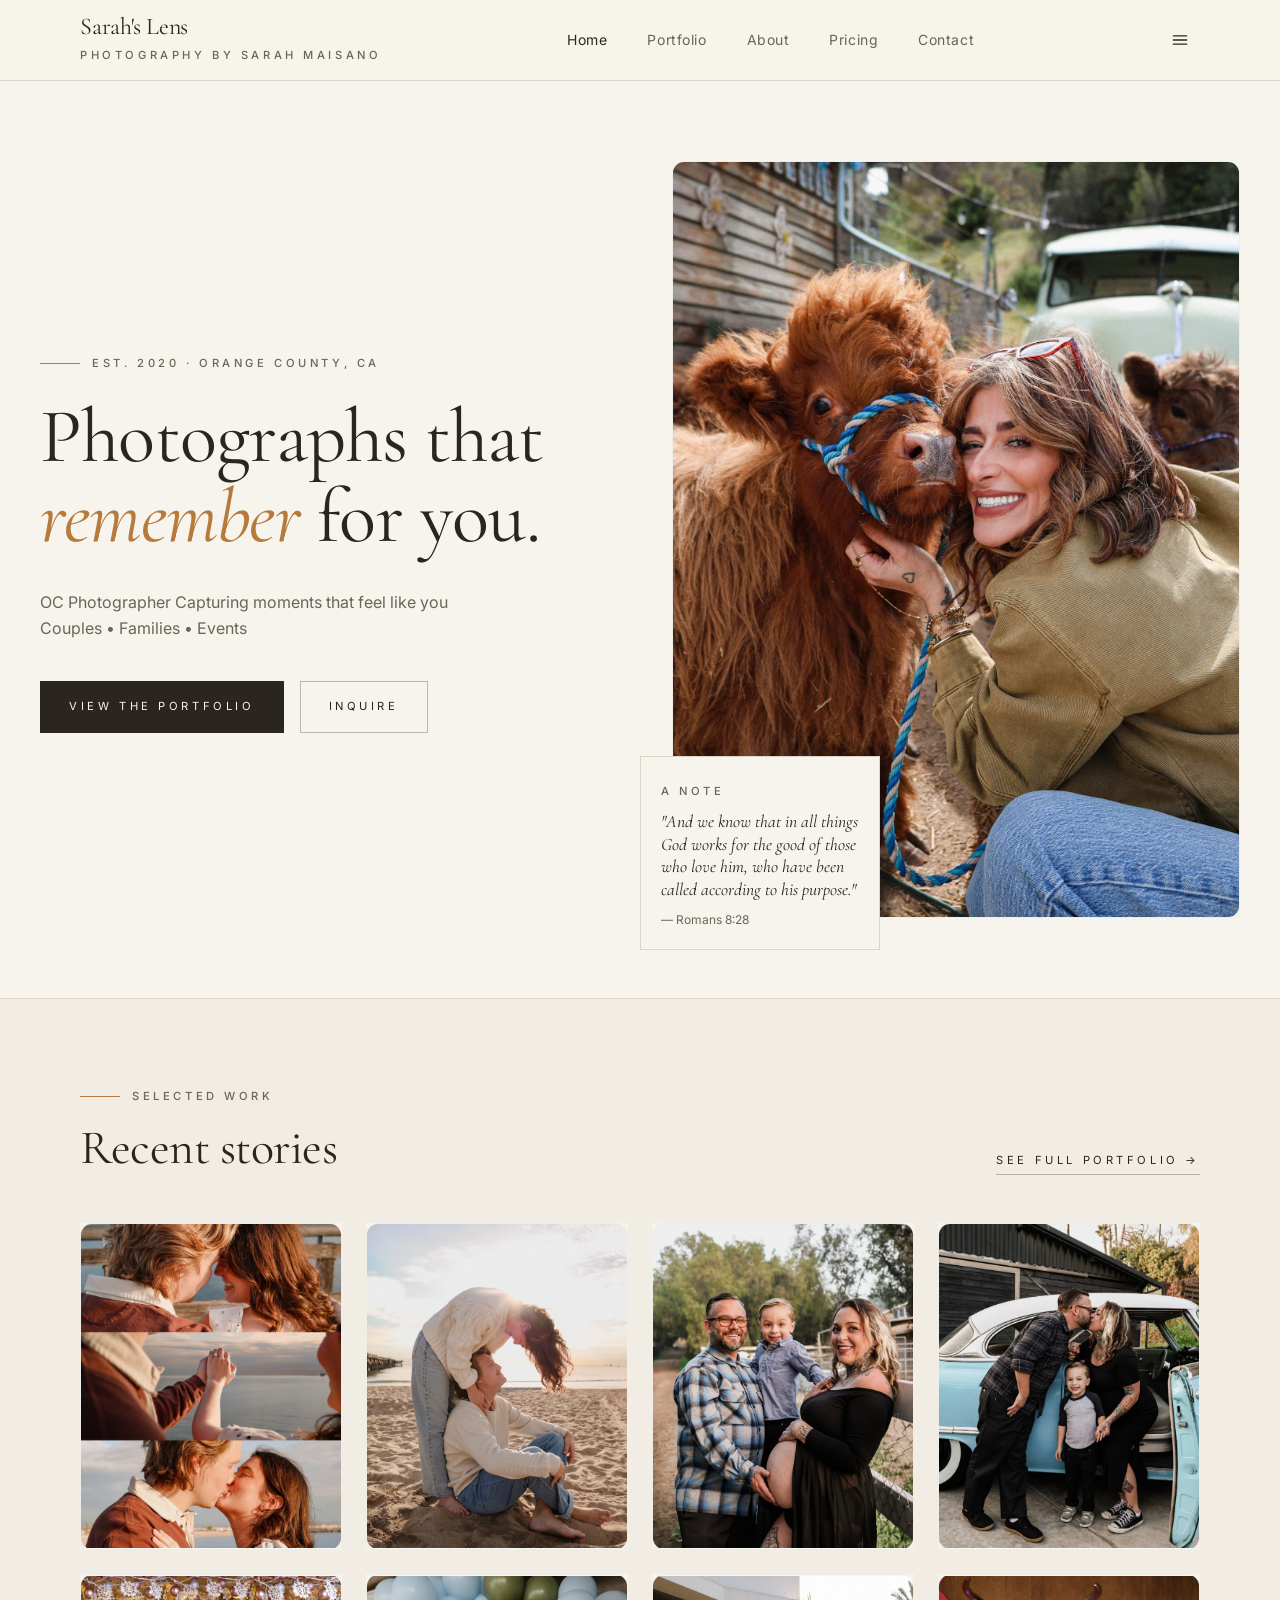
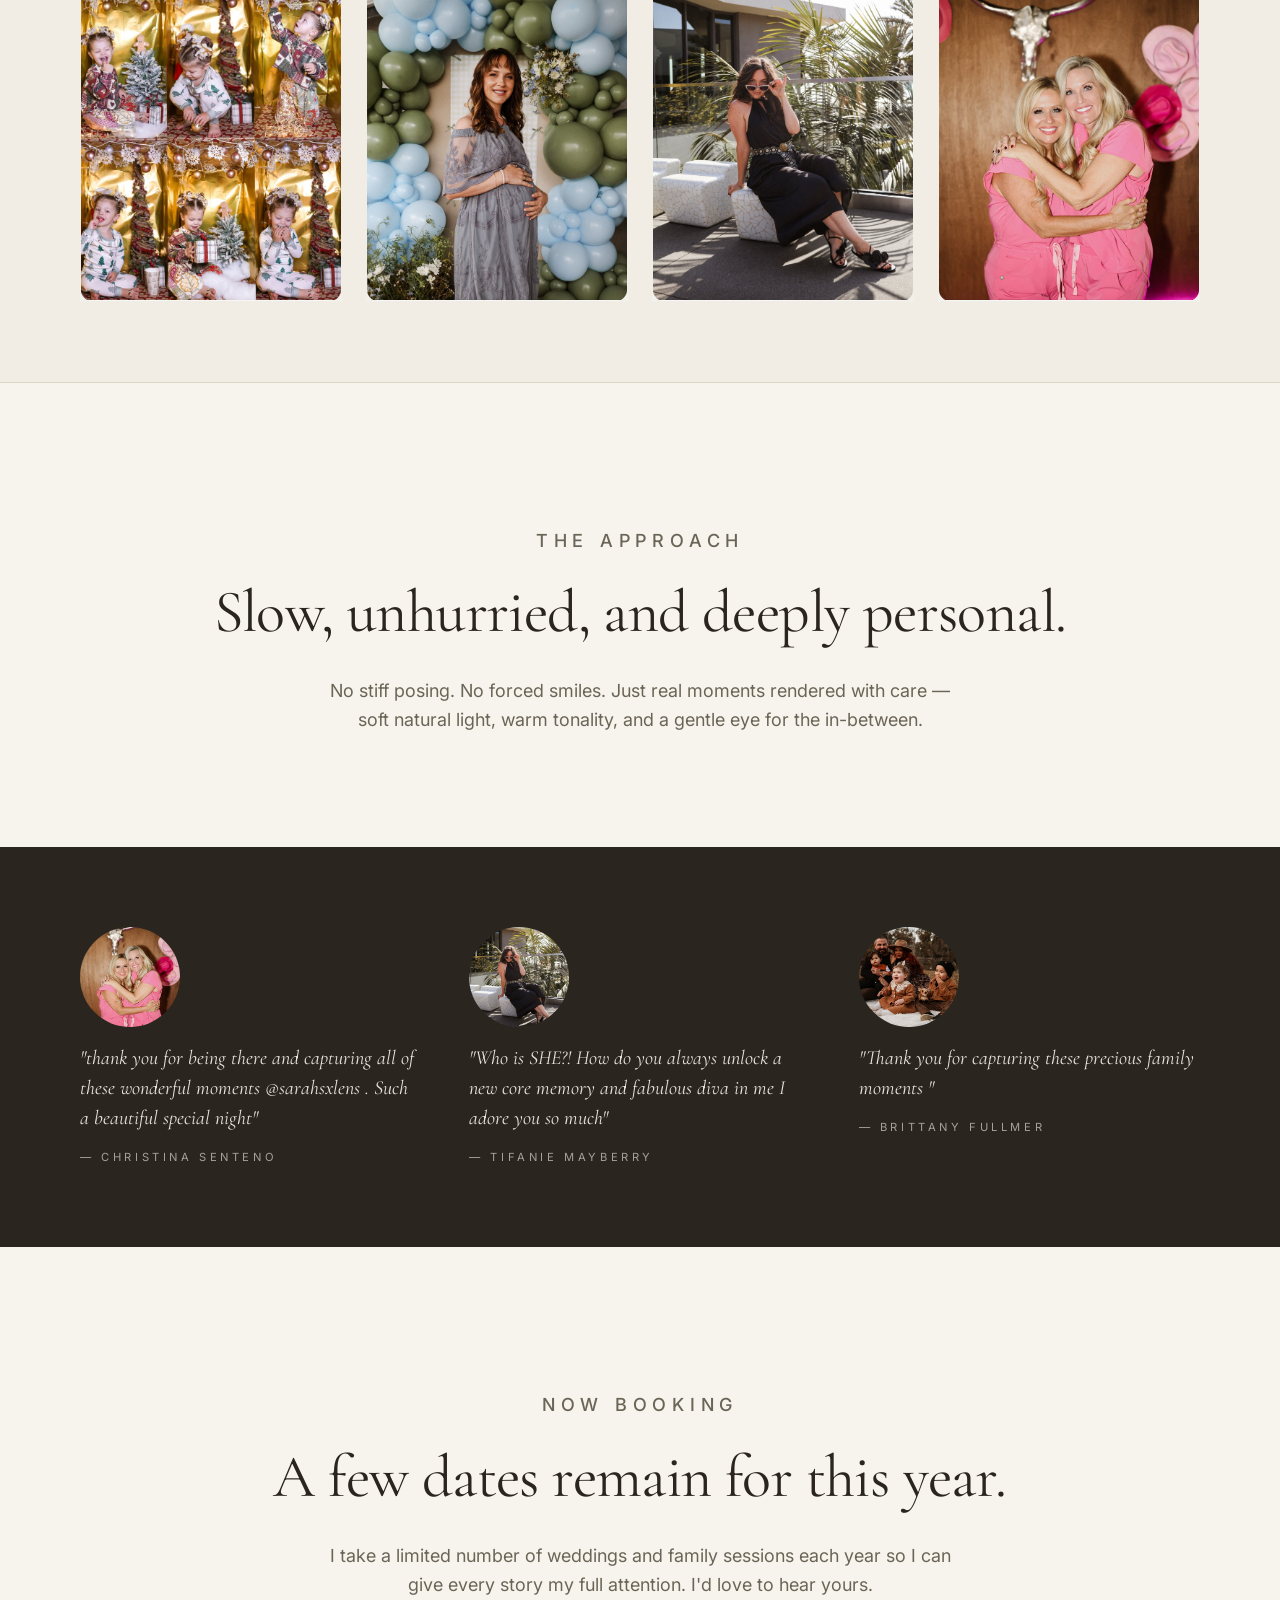
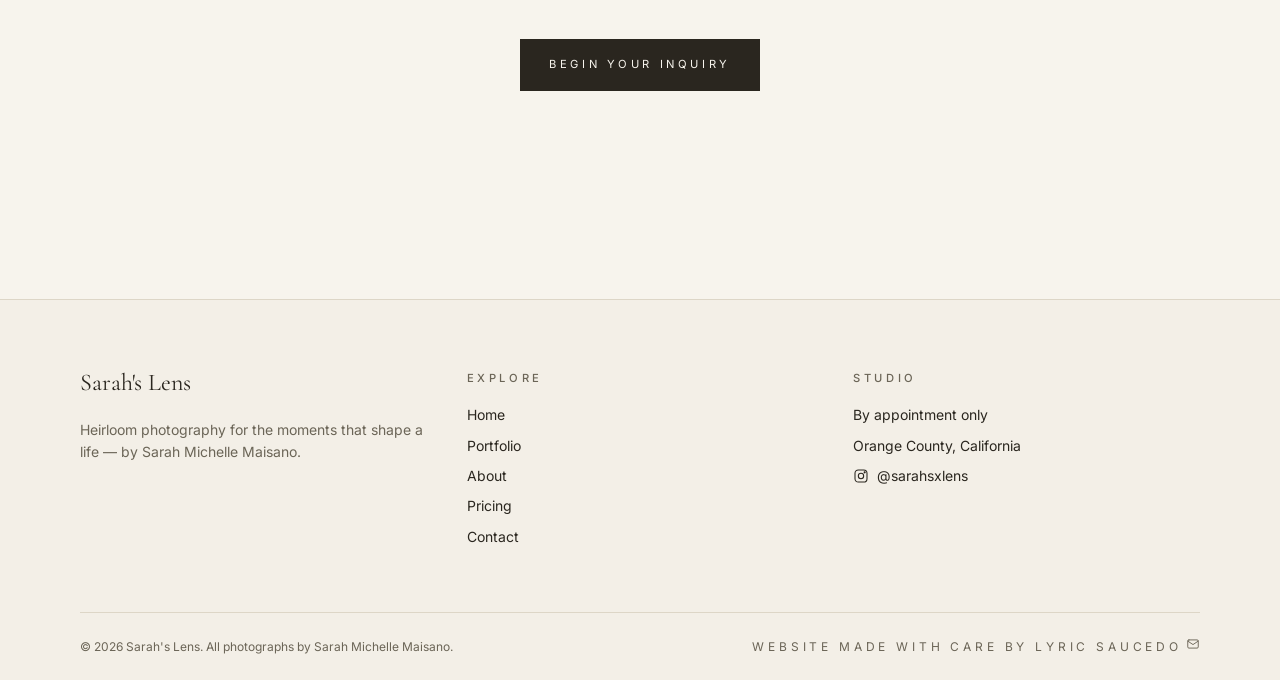
==== commit 35ec31ff: "Add files via upload" ====
--- a/index.html
+++ b/index.html
@@ -15,6 +15,7 @@
   <link rel="preconnect" href="https://fonts.gstatic.com" crossorigin>
   <link rel="stylesheet" href="https://fonts.googleapis.com/css2?family=Cormorant+Garamond:ital,wght@0,400;0,500;0,600;1,400&family=Inter:wght@300;400;500;600&display=swap">
   <link rel="stylesheet" href="css/styles.css">
+  <link rel="icon" href="data:image/svg+xml,<svg xmlns=%22http://www.w3.org/2000/svg%22 viewBox=%220 0 100 100%22><text y=%22.9em%22 font-size=%2290%22>📸</text></svg>">
 </head>
 <body>
 <header class="site-header">
@@ -27,7 +28,7 @@
       <a href="index.html">Home</a>
       <a href="portfolio.html">Portfolio</a>
       <a href="about.html">About</a>
-      <a href="services.html">Investment</a>
+      <a href="services.html">Pricing</a>
       <a href="contact.html">Contact</a>
     </nav>
     <button class="nav-toggle" data-nav-toggle aria-label="Toggle menu" aria-expanded="false">
@@ -38,7 +39,7 @@
     <a href="index.html">Home</a>
       <a href="portfolio.html">Portfolio</a>
       <a href="about.html">About</a>
-      <a href="services.html">Investment</a>
+      <a href="services.html">Pricing</a>
       <a href="contact.html">Contact</a>
   </nav>
 </header>
@@ -47,7 +48,7 @@
 <section class="hero container">
   <div class="grid">
     <div>
-      <p class="eyebrow"><span class="hairline"></span>Est. 2016 · Orange County, CA</p>
+      <p class="eyebrow"><span class="hairline"></span>Est. 2020 · Orange County, CA</p>
       <h1>Photographs that <em>remember</em> for you.</h1>
       <p class="lead">OC Photographer
         Capturing moments that feel like you 
@@ -144,7 +145,7 @@
         <li><a href="index.html">Home</a></li>
         <li><a href="portfolio.html">Portfolio</a></li>
         <li><a href="about.html">About</a></li>
-        <li><a href="services.html">Investment</a></li>
+        <li><a href="services.html">Pricing</a></li>
         <li><a href="contact.html">Contact</a></li>
         </ul>
       </div>
--- a/css/styles.css
+++ b/css/styles.css
@@ -292,7 +292,7 @@
 
 /* Services */
 .collections { display: grid; gap: 1.5rem; }
-@media (min-width: 768px) { .collections { grid-template-columns: repeat(3, 1fr); } }
+@media (min-width: 768px) { .collections { grid-template-columns: repeat(2, minmax(300px, 400px)); justify-content: center; } }
 .collection {
   border: 1px solid var(--border); background: var(--card);
   padding: 2rem; display: flex; flex-direction: column;
